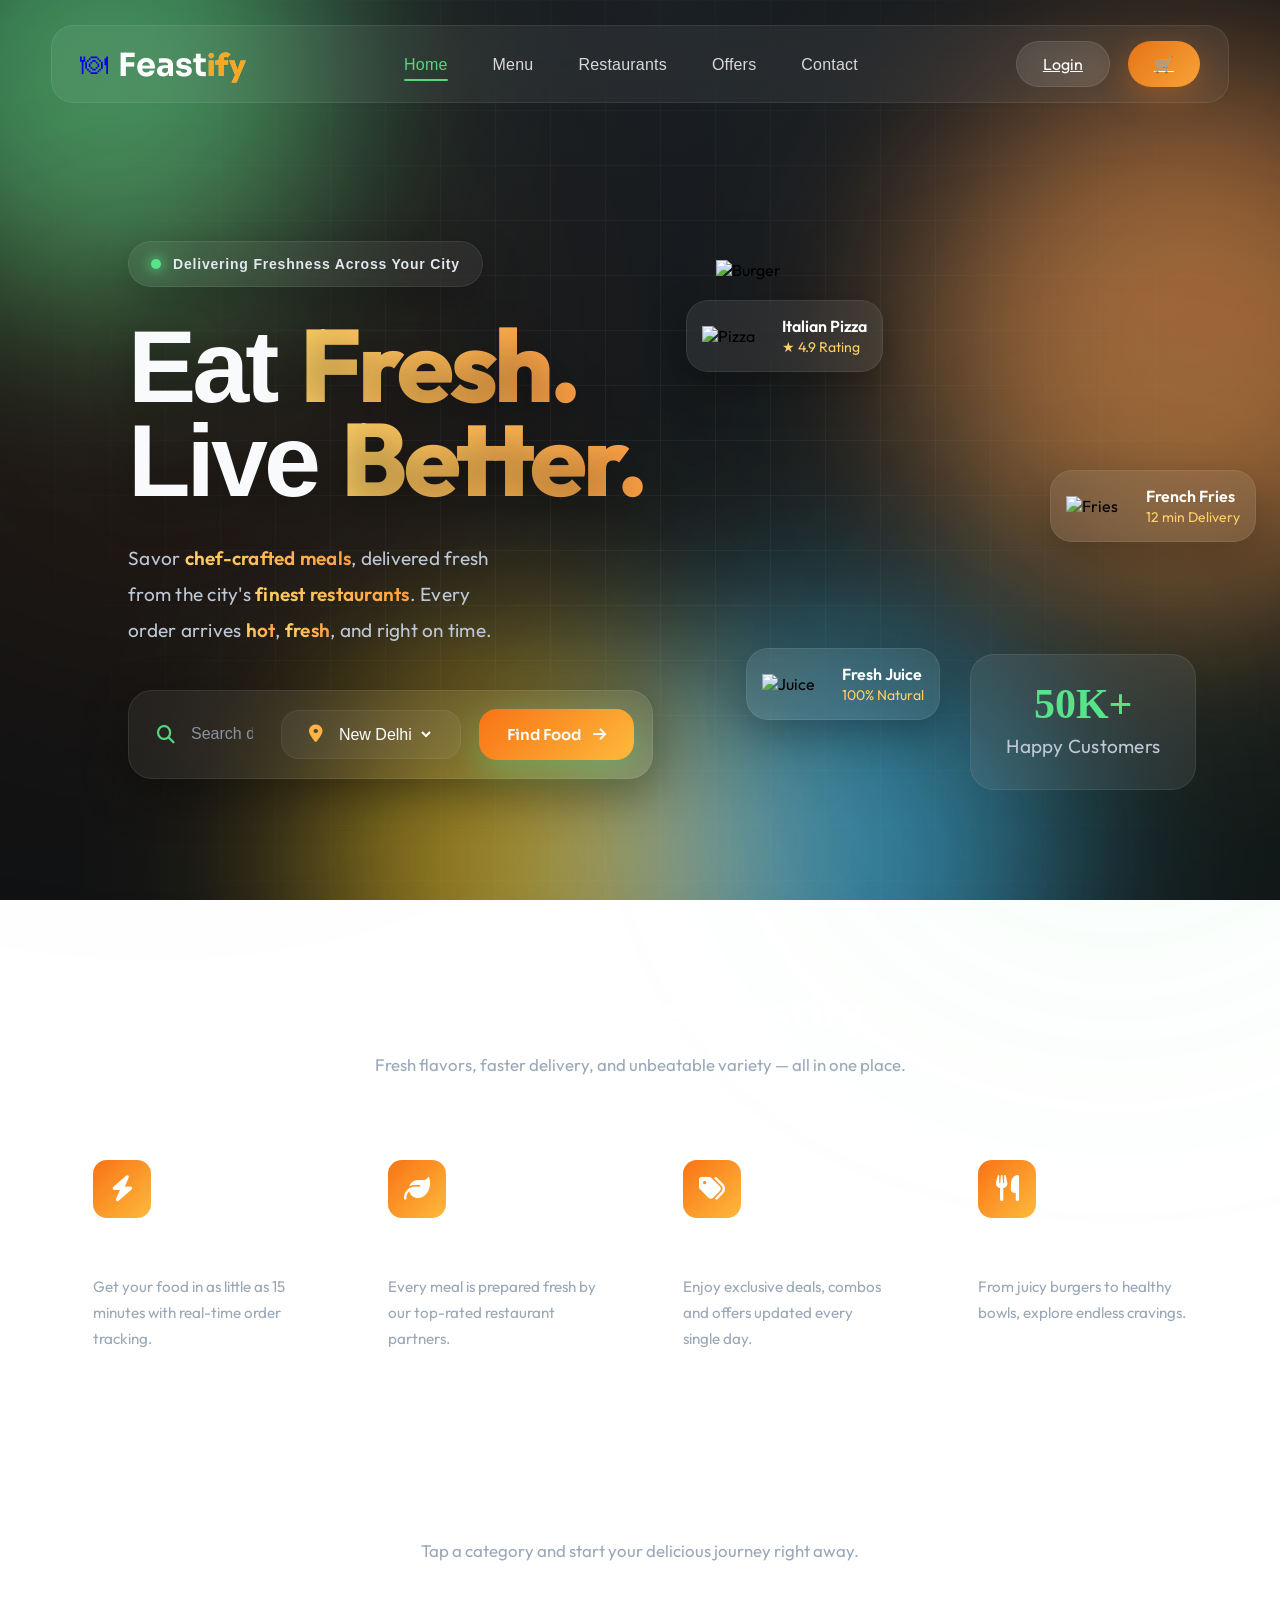
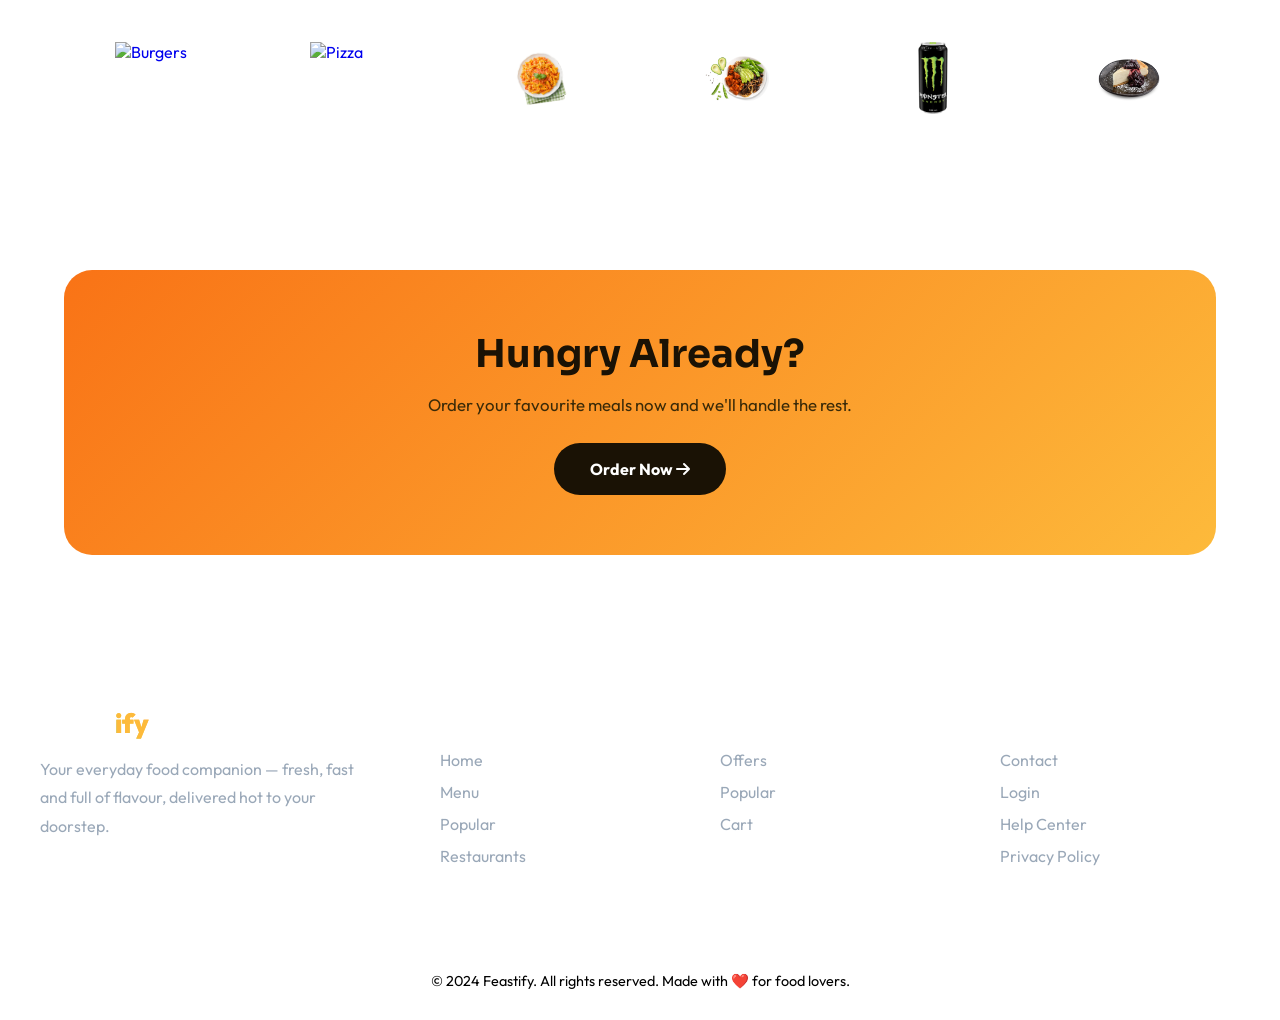
==== html/index.html @ f5edd318 "Improve cart interactions and responsiveness" ====
<!DOCTYPE html>
<html lang="en">
<head>
    <meta charset="UTF-8">
    <meta name="viewport" content="width=device-width, initial-scale=1.0">
    <title>Food Delivery</title>
    <link rel="preconnect" href="https://fonts.googleapis.com">
<link rel="preconnect" href="https://fonts.gstatic.com" crossorigin>

<link href="https://fonts.googleapis.com/css2?family=Sora:wght@400;500;600;700;800&family=Outfit:wght@300;400;500;600;700&display=swap" rel="stylesheet">
    <link rel="stylesheet" href="https://cdnjs.cloudflare.com/ajax/libs/font-awesome/6.7.2/css/all.min.css">
    <link rel="stylesheet" href="../css/style.css">
    <link rel="stylesheet" href="../css/responsive.css">
    <link rel="stylesheet" href="../css/loader.css">
</head>

<body>
  

<div id="preloader">

    <div class="loader-content">

        <div class="burger-loader">

            <img src="../assets/images/burger.png" alt="Burger">

        </div>

        <h1 class="loader-logo">

            Feast<span>ify</span>

        </h1>

        <p>

            Preparing something delicious...

        </p>

        <div class="loading-bar">

            <span></span>

        </div>

    </div>

</div>

  <header>

    <nav class="navbar">

    <a href="#" class="logo">

        <span class="logo-icon">🍽</span>

        <span class="logo-text">
            Feast<span>ify</span>
        </span>

    </a>

    <ul class="nav-links">

        <li><a href="index.html" class="active">Home</a></li>
        <li><a href="menu.html">Menu</a></li>
        <li><a href="restaurants.html">Restaurants</a></li>
        <li><a href="offers.html">Offers</a></li>
        <li><a href="contact.html">Contact</a></li>

    </ul>

    <div class="nav-right">

        <a href="login.html" class="login-btn">Login</a>

        <a href="cart.html" class="cart-btn">
            🛒 <span>02</span>
        </a>

    </div>

    

    <button class="hamburger" id="hamburger">

        <span></span>
        <span></span>
        <span></span>

    </button>

</nav>

<div class="mobile-menu" id="mobileMenu">

    <a href="index.html">Home</a>
    <a href="menu.html">Menu</a>
    <a href="restaurants.html">Restaurants</a>
    <a href="offers.html">Offers</a>
    <a href="contact.html">Contact</a>

    <button class="mobile-login">

        Login

    </button>

</div>
</header>

<section class="hero">

    

    <div class="hero-left">

        <div class="hero-badge">

            <span class="badge-dot"></span>

            Delivering Freshness Across Your City

        </div>

        <h1>

            Eat

            <span>Fresh.</span>

            <br>

            Live

            <span>Better.</span>

        </h1>
        

        <p>

            Savor <span>chef-crafted meals</span>, delivered fresh from
            the city's <span>finest restaurants</span>. Every order arrives
            <span>hot</span>, <span>fresh</span>, and right on time.

        </p>

        

        <div class="hero-search">

            <div class="search-box">

                <span class="search-icon">

                    <i class="fa-solid fa-magnifying-glass"></i>

                </span>

                <input
                    type="text"
                    placeholder="Search dishes, restaurants..."
                >

            </div>

            <div class="location-box">

                <i class="fa-solid fa-location-dot"></i>

                <select>

                    <option>New Delhi</option>
                    <option>Mumbai</option>
                    <option>Bengaluru</option>
                    <option>Hyderabad</option>
                    <option>Pune</option>

                </select>

            </div>

            <button class="search-btn">

                Find Food

                <i class="fa-solid fa-arrow-right"></i>

            </button>

        </div>

    </div>

    

    <div class="hero-right">

        <div class="hero-image">

            <img
                src="../assets/images/burger.png"
                alt="Burger"
                class="main-food"
            >

            

            <div class="floating-card card1">

                <img
                    src="../assets/images/pizza.png"
                    alt="Pizza"
                >

                <div>

                    <h4>Italian Pizza</h4>

                    <span>★ 4.9 Rating</span>

                </div>

            </div>

            

            <div class="floating-card card2">

                <img
                    src="../assets/images/fries.png"
                    alt="Fries"
                >

                <div>

                    <h4>French Fries</h4>

                    <span>12 min Delivery</span>

                </div>

            </div>

            

            <div class="floating-card card3">

                <img
                    src="../assets/images/juice.png"
                    alt="Juice"
                >

                <div>

                    <h4>Fresh Juice</h4>

                    <span>100% Natural</span>

                </div>

            </div>

            

            <div class="stats-card">

                <h2>50K+</h2>

                <p>Happy Customers</p>

            </div>

        </div>

    </div>

</section>

    
    <section class="home-section">
        <div class="section-head">
            <h2>Why Choose Feastify</h2>
            <p>Fresh flavors, faster delivery, and unbeatable variety — all in one place.</p>
        </div>
        <div class="features-grid">
            <div class="feature-card">
                <div class="feature-icon"><i class="fa-solid fa-bolt"></i></div>
                <h3>Lightning Delivery</h3>
                <p>Get your food in as little as 15 minutes with real-time order tracking.</p>
            </div>
            <div class="feature-card">
                <div class="feature-icon"><i class="fa-solid fa-leaf"></i></div>
                <h3>Fresh &amp; Quality</h3>
                <p>Every meal is prepared fresh by our top-rated restaurant partners.</p>
            </div>
            <div class="feature-card">
                <div class="feature-icon"><i class="fa-solid fa-tags"></i></div>
                <h3>Best Daily Prices</h3>
                <p>Enjoy exclusive deals, combos and offers updated every single day.</p>
            </div>
            <div class="feature-card">
                <div class="feature-icon"><i class="fa-solid fa-utensils"></i></div>
                <h3>1000+ Dishes</h3>
                <p>From juicy burgers to healthy bowls, explore endless cravings.</p>
            </div>
        </div>
    </section>

    
    <section class="home-section">
        <div class="section-head">
            <h2>Popular Categories</h2>
            <p>Tap a category and start your delicious journey right away.</p>
        </div>
        <div class="cat-grid">
            <a href="menu.html" class="cat-card">
                <img src="../assets/images/burger.png" alt="Burgers">
                <span>Burgers</span>
            </a>
            <a href="menu.html" class="cat-card">
                <img src="../assets/images/pizza.png" alt="Pizza">
                <span>Pizza</span>
            </a>
            <a href="menu.html" class="cat-card">
                <img src="../assets/images/pasta.png" alt="Pasta">
                <span>Pasta</span>
            </a>
            <a href="menu.html" class="cat-card">
                <img src="../assets/images/healthy.png" alt="Healthy">
                <span>Healthy</span>
            </a>
            <a href="menu.html" class="cat-card">
                <img src="../assets/images/drinks.png" alt="Drinks">
                <span>Drinks</span>
            </a>
            <a href="menu.html" class="cat-card">
                <img src="../assets/images/desserts.png" alt="Desserts">
                <span>Desserts</span>
            </a>
        </div>
    </section>

    
    <section class="home-section">
        <div class="cta-box">
            <h2>Hungry Already?</h2>
            <p>Order your favourite meals now and we'll handle the rest.</p>
            <a href="menu.html">Order Now <i class="fa-solid fa-arrow-right"></i></a>
        </div>
    </section>

    
    <footer class="site-footer">
        <div class="footer-inner">
            <div class="footer-brand">
                <span class="logo-text">Feast<span>ify</span></span>
                <p>Your everyday food companion — fresh, fast and full of flavour, delivered hot to your doorstep.</p>
                <div class="footer-social">
                    <a href="#"><i class="fa-brands fa-facebook-f"></i></a>
                    <a href="#"><i class="fa-brands fa-instagram"></i></a>
                    <a href="#"><i class="fa-brands fa-x-twitter"></i></a>
                    <a href="#"><i class="fa-brands fa-youtube"></i></a>
                </div>
            </div>
            <div class="footer-col">
                <h4>Quick Links</h4>
                <a href="index.html">Home</a>
                <a href="menu.html">Menu</a>
                <a href="popular.html">Popular</a>
                <a href="restaurants.html">Restaurants</a>
            </div>
            <div class="footer-col">
                <h4>Explore</h4>
                <a href="offers.html">Offers</a>
                <a href="popular.html">Popular</a>
                <a href="cart.html">Cart</a>
            </div>
            <div class="footer-col">
                <h4>Support</h4>
                <a href="contact.html">Contact</a>
                <a href="login.html">Login</a>
                <a href="#">Help Center</a>
                <a href="#">Privacy Policy</a>
            </div>
        </div>
        <div class="footer-bottom">
            &copy; 2024 Feastify. All rights reserved. Made with ❤️ for food lovers.
        </div>
    </footer>

    <div class="background">

        <span class="blob blob1"></span>
        <span class="blob blob2"></span>
        <span class="blob blob3"></span>
        <span class="blob blob4"></span>

        

        <div class="grid"></div>

    </div>
    <script src="../js/script.js"></script>
    <script src="../js/cart.js"></script>
    <script src="../js/loader.js"></script>
</body>
</html>
---- css/style.css ----
*{
    margin:0;
    padding:0;
    box-sizing:border-box;
    font-family:"Outfit",sans-serif;
}

body{
    min-height:100vh;
    overflow-x:hidden;
    overflow-y:auto;
}

.background{

    position:fixed;
    inset:0;
    overflow:hidden;
    z-index:-1;

    background:
    radial-gradient(circle at top,#1B2024,#101214 70%);
}

.blob{

    position:absolute;

    border-radius:50%;

    filter:blur(95px);

    opacity:.6;

    will-change:transform;

    animation:float 22s ease-in-out infinite alternate;

    mix-blend-mode:screen;

}

.blob1{

    width:450px;
    height:450px;

    background:#4ADE80;

    top:-150px;
    left:-120px;

    animation-duration:20s;
}

.blob2{

    width:520px;
    height:520px;

    background:#FB923C;

    right:-170px;
    top:80px;

    animation-duration:26s;

    animation-delay:-6s;

}

.blob3{

    width:420px;
    height:420px;

    background:#FACC15;

    bottom:-170px;
    left:25%;

    animation-duration:26s;

    animation-delay:-6s;

}

.blob4{

    width:450px;
    height:450px;

    background:#38BDF8;

    right:18%;
    bottom:-180px;
    animation-duration:24s;

    animation-delay:-15s;
}

.grid{

    position:absolute;
    inset:0;

    background-image:
        linear-gradient(rgba(255,255,255,.05) 1px,transparent 1px),
        linear-gradient(90deg,rgba(255,255,255,.05) 1px,transparent 1px);

    background-size:55px 55px;

    mask-image:
    radial-gradient(circle at center,
    rgba(0,0,0,1),
    transparent 95%);
}

@keyframes float{

    0%{

        transform:
        translate(0,0)
        scale(1)
        rotate(0deg);

    }

    20%{

        transform:
        translate(80px,-60px)
        scale(1.08)
        rotate(20deg);

    }

    40%{

        transform:
        translate(-60px,90px)
        scale(.92)
        rotate(-18deg);

    }

    60%{

        transform:
        translate(120px,50px)
        scale(1.12)
        rotate(25deg);

    }

    80%{

        transform:
        translate(-80px,-70px)
        scale(.96)
        rotate(-20deg);

    }

    100%{

        transform:
        translate(40px,30px)
        scale(1.05)
        rotate(8deg);

    }

}

.blob::after{

    content:"";

    position:absolute;

    inset:0;

    border-radius:50%;

    background:inherit;

    filter:blur(50px);

    opacity:.5;

    animation:glow 6s ease-in-out infinite;

}

@keyframes glow{

    0%,100%{

        opacity:.4;

        transform:scale(1);

    }

    50%{

        opacity:.8;

        transform:scale(1.25);

    }

}

header{

    width:100%;

    position:fixed;

    top:25px;

    left:0;

    z-index:1000;

    display:flex;

    justify-content:center;

}

.navbar{

    width:min(92%, 1320px);

    margin:auto;

    min-height:78px;

    padding:14px 28px;

    display:flex;

    align-items:center;

    justify-content:space-between;

    border-radius:22px;

    background:rgba(255,255,255,.06);

    backdrop-filter:blur(24px);

    border:1px solid rgba(255,255,255,.08);

    box-sizing:border-box;

}

.logo{

    display:flex;

    align-items:center;

    gap:10px;

    text-decoration:none;

    flex-shrink:0;

}

.logo-icon{

    font-size:28px;

    line-height:1;

}

.logo-text{

    font-family:"Sora",sans-serif;

    font-size:32px;

    font-weight:700;

    color:#fff;

    line-height:1;

}

.logo-text span{

    background:linear-gradient(
    45deg,
    #58D67D,
    #FFD54F,
    #FF914D);

    -webkit-background-clip:text;

    color:transparent;

    color:#F9A826;

@media (max-width:768px){

    .logo-icon{

        font-size:22px;

    }

    .logo-text{

        font-size:24px;

    }

}

}
h1,
h2,
h3,
.logo-text{

    font-family:"Sora",sans-serif;
}

.nav-links{

    display:flex;

    list-style:none;

    gap:45px;

}

.nav-links a{

    text-decoration:none;

    color:#d9d9d9;

     font-family:"Plus Jakarta Sans",sans-serif;

    font-size:16px;

    font-weight:500;

    letter-spacing:.2px;

    position:relative;

    transition:.35s;

}

.nav-links a::after{

    content:"";

    position:absolute;

    left:0;

    bottom:-8px;

    width:0;

    height:2px;

    border-radius:20px;

    background:#58D67D;

    transition:.4s;

}

.nav-links a:hover{

    color:#fff;

}

.nav-links a:hover::after,

.nav-links .active::after{

    width:100%;

}

.active{

    color:#58D67D !important;

}

.nav-right{

    display:flex;

    gap:18px;

}

button{

    font-family:"Plus Jakarta Sans",sans-serif;

    font-weight:600;

}

.login-btn{

    padding:12px 26px;

    border:none;

    border-radius:50px;

    cursor:pointer;

    color:white;

    background:rgba(255,255,255,.08);

    border:1px solid rgba(255,255,255,.1);

    backdrop-filter:blur(12px);

    transition:.35s;

}

.login-btn:hover{

    transform:translateY(-3px);

    background:rgba(255,255,255,.12);

}

.cart-btn{

    padding:12px 26px;

    border:none;

    border-radius:50px;

    cursor:pointer;

    color:#fff;

    font-weight:600;

    background:linear-gradient(
    135deg,
    #e47418,
    #f8a335);

    transition:.35s;

    box-shadow:
    0 10px 30px rgba(228,116,24,.35);

    display:inline-flex;

    align-items:center;

    justify-content:center;

}

.cart-btn:hover{

    transform:translateY(-3px);

    box-shadow:
    0 18px 40px rgba(228,116,24,.55);

}

.cart-btn span{

    margin-left:8px;

    min-width:20px;

    height:20px;

    padding:0 6px;

    display:inline-flex;

    align-items:center;

    justify-content:center;

    border-radius:50px;

    background:#EF4444;

    color:#fff;

    font-size:11px;

    font-weight:700;

    line-height:1;

}

.hero{

    width:90%;
    max-width:1400px;

    margin:auto;

    min-height:100vh;

    padding-top:120px;

    display:flex;

    justify-content:space-between;

    align-items:center;

    gap:80px;

    position:relative;

}

.hero::before{

    content:"";

    position:absolute;

    width:500px;

    height:500px;

    border-radius:50%;

    background:#F97316;

    filter:blur(180px);

    opacity:.15;

    top:120px;

    left:-150px;

    z-index:-1;

}

.hero::after{

    content:"";

    position:absolute;

    width:420px;

    height:420px;

    border-radius:50%;

    background:#57E389;

    filter:blur(180px);

    opacity:.12;

    right:-100px;

    bottom:0;

    z-index:-1;

}

.hero-left{

    width:100%;

    display:flex;
    flex-direction:column;
    justify-content:center;

    gap:32px;

    position:relative;
    z-index:2;
    flex:1;

    max-width:650px;
     padding-left:clamp(20px,6vw,100px);

}
.hero-right{

    width:45%;

    display:flex;

    justify-content:center;

    align-items:center;

    position:relative;

    flex:1;

}
.hero-image{

    position:relative;

    width:min(100%,520px);

    aspect-ratio:1;

}
.main-food{

    width:100%;

    height:auto;

    display:block;

    object-fit:contain;

    position:absolute;

    animation:heroFloat 6s ease-in-out infinite;

    filter:

    drop-shadow(0 30px 70px rgba(0,0,0,.45));

}

.floating-card{

    position:absolute;

    display:flex;

    align-items:center;

    gap:15px;

    padding:15px;

    border-radius:22px;

    backdrop-filter:blur(25px);

    background:rgba(255,255,255,.08);

    border:1px solid rgba(255,255,255,.08);

    box-shadow:

    0 15px 40px rgba(0,0,0,.25);

}

.floating-card img{

    width:65px;

}

.floating-card h4{

    color:white;

    font-size:16px;

    font-weight:600;

}

.floating-card span{

    color:#FFD166;

    font-size:14px;

}

.card1{

    top:8%;

    left:-6%;

    animation:cardFloat1 7s ease-in-out infinite;

}

.card2{

       right:-8%;

    top:42%;

    animation:cardFloat2 8s ease-in-out infinite;

}

.card3{

    left:6%;

    bottom:8%;

    animation:cardFloat3 9s ease-in-out infinite;

}

@media (max-width:992px){

.hero{

    flex-direction:column;

}

.hero-right{

    width:100%;

}

.hero-image{

    width:min(90vw,420px);

}

}
@media (max-width:576px){

.hero-image{

    width:min(85vw,300px);

}

.floating-card{

    transform:scale(.72);

}

.stats-card{

    transform:scale(.85);

}

}

.stats-card{

    position:absolute;

    right:20px;

    bottom:-30px;

    padding:25px 35px;

    border-radius:24px;

    backdrop-filter:blur(30px);

    background:rgba(255,255,255,.08);

    border:1px solid rgba(255,255,255,.08);

    text-align:center;

    animation:heroFloat 5s ease-in-out infinite;

}

.stats-card h2{

    color:#57E389;

    font-size:42px;

    font-family:"Manrope";

}

.stats-card p{

    color:#CBD5E1;

    font-size:15px;

}
@keyframes heroFloat{

    0%,100%{

        transform:translateY(0);

    }

    50%{

        transform:translateY(-18px);

    }

}

@keyframes cardFloat1{

    0%,100%{

        transform:translateY(0) rotate(-5deg);

    }

    50%{

        transform:translateY(-20px) rotate(5deg);

    }

}

@keyframes cardFloat2{

    0%,100%{

        transform:translateY(0);

    }

    50%{

        transform:translateY(20px);

    }

}

@keyframes cardFloat3{

    0%,100%{

        transform:translateY(0) rotate(6deg);

    }

    50%{

        transform:translateY(-15px) rotate(-6deg);

    }

}

.hero-badge{

    width:max-content;

    display:flex;

    align-items:center;

    gap:12px;

    padding:14px 22px;

    border-radius:50px;

    background:rgba(255,255,255,.06);

    border:1px solid rgba(255,255,255,.08);

    backdrop-filter:blur(25px);

    color:#E2E8F0;

    font-family:'Plus Jakarta Sans',sans-serif;

    font-size:14px;

    font-weight:600;

    letter-spacing:.8px;

    box-shadow:
    0 15px 40px rgba(0,0,0,.28);

}

.badge-dot{

    width:10px;

    height:10px;

    border-radius:50%;

    background:#57E389;

    box-shadow:
    0 0 12px #57E389,
    0 0 28px #57E389,
    0 0 50px #57E389;

    animation:pulse 2s infinite;

}

.hero h1{

    font-family:"Manrope",sans-serif;

    font-size:clamp(4rem,8vw,6.4rem);

    font-weight:800;

    line-height:.9;

    letter-spacing:-4px;

    color:#F8FAFC;

    text-shadow:
    0 12px 40px rgba(0,0,0,.35);

}

.hero h1 span{

    background:linear-gradient(
        90deg,
        #FFD166 0%,
        #FF9F43 35%,
        #F97316 70%,
        #FFB347 100%
    );

    background-size:300% auto;

    -webkit-background-clip:text;
    -webkit-text-fill-color:transparent;

    animation:gradientMove 8s linear infinite;

}
@keyframes gradientMove{

    0%{

        background-position:left;

    }

    100%{

        background-position:right;

    }

    0%{

        background-position:0%;

    }

    100%{

        background-position:300%;

    }

}

.hero p{

    max-width:620px;

    font-family:"Outfit",sans-serif;

    font-size:19px;

    font-weight:400;

    line-height:1.9;

    color:#BFC8D6;

    letter-spacing:.25px;

    text-wrap:balance;

    opacity:.95;

}
.hero p span{

    background:linear-gradient(
        90deg,
        #FFD166,
        #FF9F43
    );

    -webkit-background-clip:text;

    -webkit-text-fill-color:transparent;

    font-weight:600;

}

.hero-badge,
.hero h1,
.hero p,
.hero-search{

    opacity:0;

    transform:translateY(60px);

    animation:fadeUp 1s cubic-bezier(.22,1,.36,1) forwards;

}

.hero-badge{

    animation-delay:.2s;

}

.hero h1{

    animation-delay:.45s;

}

.hero p{

    animation-delay:.8s;

}

.hero-search{

    animation-delay:1.1s;

}

@keyframes fadeUp{

    from{

        opacity:0;

        transform:
        translateY(50px);

    }

    to{

        opacity:1;

        transform:
        translateY(0);

    }

}

@keyframes pulse{

    0%{

        transform:scale(1);

        opacity:1;

    }

    50%{

        transform:scale(1.4);

        opacity:.6;

    }

    100%{

        transform:scale(1);

        opacity:1;

    }

}

.hero-search{

    margin-top:10px;

    width:100%;

    max-width:720px;

    display:flex;

    align-items:center;

    justify-content:space-between;

    gap:18px;

    padding:18px;

    border-radius:24px;

    background:rgba(255,255,255,.06);

    backdrop-filter:blur(28px);

    border:1px solid rgba(255,255,255,.08);

    box-shadow:
    0 15px 45px rgba(0,0,0,.35);

    transition:.35s;

    opacity:0;

    transform:translateY(50px);

    animation:fadeUp 1.4s cubic-bezier(.22,1,.36,1) forwards;

}

.hero-search:hover{

    border-color:rgba(88,214,125,.45);

    box-shadow:
    0 20px 50px rgba(88,214,125,.12);

}

.search-box{

    flex:1;

    display:flex;

    align-items:center;

    gap:16px;

    padding:0 10px;

}

.search-icon{

    font-size:18px;

    color:#58D67D;

}

.search-box input{

    width:100%;

    border:none;

    outline:none;

    background:transparent;

    color:#ffffff;

    font-size:17px;

    font-weight:500;

    font-family:'Outfit',sans-serif;

}

.search-box input::placeholder{

    color:#8C939F;

}

.location-box{

    display:flex;

    align-items:center;

    gap:12px;

    padding:14px 20px;

    border-radius:18px;

    background:rgba(255,255,255,.05);

    border:1px solid rgba(255,255,255,.06);

    min-width:180px;

    justify-content:center;

}

.location-box i{

    color:#FFB347;

    font-size:18px;

}

.location-box select{

    border:none;

    outline:none;

    background:transparent;

    color:white;

    font-size:15px;

    font-family:'Outfit',sans-serif;

    cursor:pointer;

}

.location-box option{

    color:#111;

}

.search-box input,
.location-box select{

    font-family:"Plus Jakarta Sans",sans-serif;

    font-size:16px;

}

.search-btn{

    display:flex;

    align-items:center;

    gap:12px;

    padding:16px 28px;

    border:none;

    cursor:pointer;

    border-radius:18px;

    font-size:15px;

    font-family:'Sora',sans-serif;

    font-weight:600;

    color:white;

    background:
    linear-gradient(
    135deg,
    #F97316,
    #FDBA3B);

    transition:.35s;

    box-shadow:
    0 12px 30px rgba(88,214,125,.35);

}

.search-btn i{

    transition:.35s;

}

.search-btn:hover{

    transform:translateY(-4px);

    box-shadow:
    0 20px 40px rgba(249,115,22,.35);

}

.search-btn:hover i{

    transform:
    translateX(5px);

}

.hero-search:focus-within{

    border-color:#58D67D;

    box-shadow:
    0 0 0 1px rgba(88,214,125,.25),
    0 20px 55px rgba(88,214,125,.18);

}
@media(max-width:992px){

.hero-search{

    flex-direction:column;

    align-items:stretch;

}

.location-box{

    width:100%;

}

.location-box select{

    width:100%;

}

.search-btn{

    justify-content:center;

}

}

.particles{

    position:absolute;

    inset:0;

    overflow:hidden;

    pointer-events:none;

}

.orb{

    position:absolute;

    border-radius:50%;

     box-shadow:
    0 0 20px currentColor,
    0 0 45px currentColor,
    0 0 80px currentColor;

    mix-blend-mode:screen;

    filter:blur(2px);

    opacity:.45;

    animation:orbFloat linear infinite;

}

.orb:nth-child(1){

    width:18px;
    height:18px;

    background:#58D67D;

    left:8%;
    top:18%;

    animation-duration:18s;

}

.orb:nth-child(2){

    width:34px;
    height:34px;

    background:#FF914D;

    left:22%;
    top:72%;

    animation-duration:22s;

}

.orb:nth-child(3){

    width:22px;
    height:22px;

    background:#FFD54F;

    left:48%;
    top:16%;

    animation-duration:19s;

}

.orb:nth-child(4){

    width:42px;
    height:42px;

    background:#38BDF8;

    left:76%;
    top:25%;

    animation-duration:26s;

}

.orb:nth-child(5){

    width:26px;
    height:26px;

    background:#58D67D;

    left:90%;
    top:72%;

    animation-duration:20s;

}

.orb:nth-child(6){

    width:48px;
    height:48px;

    background:#F97316;

    left:14%;
    top:48%;

    animation-duration:28s;

}

.orb:nth-child(7){

    width:22px;
    height:22px;

    background:#FFD54F;

    left:38%;
    top:58%;

    animation-duration:17s;

}

.orb:nth-child(8){

    width:54px;
    height:54px;

    background:#57E389;

    left:63%;
    top:42%;

    animation-duration:30s;

}

.orb:nth-child(9){

    width:30px;
    height:30px;

    background:#FF914D;

    left:82%;
    top:54%;

    animation-duration:21s;

}

.orb:nth-child(10){

    width:20px;
    height:20px;

    background:#58D67D;

    left:55%;
    top:82%;

    animation-duration:18s;

}

.orb:nth-child(11){

    width:40px;
    height:40px;

    background:#FFD54F;

    left:3%;
    top:82%;

    animation-duration:26s;

}

.orb:nth-child(12){

    width:25px;
    height:25px;

    background:#38BDF8;

    left:72%;
    top:8%;

    animation-duration:19s;

}

.orb:nth-child(13){

    width:36px;
    height:36px;

    background:#57E389;

    left:92%;
    top:28%;

    animation-duration:25s;

}

.orb:nth-child(14){

    width:28px;
    height:28px;

    background:#F97316;

    left:44%;
    top:36%;

    animation-duration:17s;

}

.orb:nth-child(15){

    width:50px;
    height:50px;

    background:#FFD54F;

    left:66%;
    top:92%;

    animation-duration:30s;

}

@keyframes orbFloat{

    0%{

        transform:
        translateY(0)
        translateX(0)
        scale(1);

    }

    25%{

        transform:
        translateY(-40px)
        translateX(25px)
        scale(1.2);

    }

    50%{

        transform:
        translateY(25px)
        translateX(-30px)
        scale(.9);

    }

    75%{

        transform:
        translateY(-25px)
        translateX(20px)
        scale(1.15);

    }

    100%{

        transform:
        translateY(0)
        translateX(0)
        scale(1);

    }

}

.hamburger{

    display:none;

    width:48px;

    height:48px;

    border:none;

    background:rgba(255,255,255,.08);

    backdrop-filter:blur(20px);

    border-radius:14px;

    cursor:pointer;

    position:relative;

    z-index:1001;

}

.hamburger span{

    position:absolute;

    left:12px;

    width:24px;

    height:2px;

    background:#fff;

    transition:.35s;

}

.hamburger span:nth-child(1){

    top:15px;

}

.hamburger span:nth-child(2){

    top:23px;

}

.hamburger span:nth-child(3){

    top:31px;

}

.hamburger.active span:nth-child(1){

    transform:rotate(45deg);

    top:23px;

}

.hamburger.active span:nth-child(2){

    opacity:0;

}

.hamburger.active span:nth-child(3){

    transform:rotate(-45deg);

    top:23px;

}

.mobile-menu{

    position:fixed;

    top:100px;

    left:50%;

    transform:translateX(-50%) translateY(-20px);

    width:min(92%,420px);

    display:flex;

    flex-direction:column;

    gap:10px;

    padding:25px;

    border-radius:24px;

    background:rgba(18,18,18,.75);

    backdrop-filter:blur(30px);

    border:1px solid rgba(255,255,255,.08);

    opacity:0;

    visibility:hidden;

    transition:.35s;

    z-index:999;

}

.mobile-menu.active{

    opacity:1;

    visibility:visible;

    transform:translateX(-50%) translateY(0);

}

.nav-links.active{
    display:flex;
    flex-direction:column;
    position:fixed;
    top:100px;
    right:16px;
    width:min(90vw, 320px);
    padding:24px;
    gap:14px;
    border-radius:24px;
    background:rgba(18,18,18,.9);
    backdrop-filter:blur(24px);
    z-index:999;
}

.mobile-menu a{

    text-decoration:none;

    color:#F8FAFC;

    padding:14px 18px;

    border-radius:14px;

    font-family:"Outfit",sans-serif;

    transition:.3s;

}

.mobile-menu a:hover{

    background:rgba(255,255,255,.08);

    color:#F9A826;

}

.mobile-login{

    margin-top:10px;

    padding:14px;

    border:none;

    border-radius:14px;

    background:linear-gradient(135deg,#F97316,#FDBA3B);

    color:#fff;

    font-size:16px;

    cursor:pointer;

}

@media(max-width:992px){

    .nav-links{

        display:none;

    }

    .nav-right{

        display:none;

    }

    .hamburger{

        display:block;

    }

}
.hero-badge,
.hero h1,
.hero p,
.hero-search,
.hero-right{

    opacity:0;

    transform:translateY(60px);

    transition:1s cubic-bezier(.22,1,.36,1);

}

.show{

    opacity:1;

    transform:translateY(0);

}
.navbar{

    transition:.4s;

}

.navbar.scrolled{

    background:rgba(10,10,10,.75);

    backdrop-filter:blur(30px);

    box-shadow:0 15px 40px rgba(0,0,0,.35);

}

#preloader{

    position:fixed;

    inset:0;

    background:#0E1117;

    display:flex;

    justify-content:center;

    align-items:center;

    z-index:99999;

    overflow:hidden;

    transition:1s ease;

}

.loader-content{

    text-align:center;

    z-index:2;

}

.burger-loader{

    width:170px;

    margin:auto;

    animation:

    burgerFloat 3s ease-in-out infinite;

}

.burger-loader img{

    width:100%;

    filter:

    drop-shadow(0 25px 60px rgba(0,0,0,.45));

}

.loader-logo{

    margin-top:25px;

    font-family:"Sora",sans-serif;

    font-size:54px;

    color:#F8FAFC;

    letter-spacing:-2px;

    opacity:0;

    animation:fadeLogo 1s .3s forwards;

}

.loader-logo span{

    color:#F9A826;

}

.loader-content p{

    margin-top:15px;

    color:#9AA4B2;

    font-size:18px;

    font-family:"Outfit",sans-serif;

    opacity:0;

    animation:fadeLogo 1s .7s forwards;

}

.loading-bar{

    width:320px;

    height:7px;

    background:rgba(255,255,255,.08);

    margin:45px auto 0;

    border-radius:100px;

    overflow:hidden;

}

.loading-bar span{

    display:block;

    width:0%;

    height:100%;

    border-radius:100px;

    background:

    linear-gradient(
    90deg,
    #57E389,
    #FFD166,
    #F97316);

    animation:loading 3.5s forwards;

}

.preloader-hide{

    opacity:0;

    visibility:hidden;

    transform:scale(1.08);

}
@keyframes burgerFloat{

    0%,100%{

        transform:
        translateY(0)
        rotate(-4deg);

    }

    50%{

        transform:
        translateY(-18px)
        rotate(4deg);

    }

}

@keyframes loading{

    from{

        width:0;

    }

    to{

        width:100%;

    }

}

@keyframes fadeLogo{

    from{

        opacity:0;

        transform:translateY(20px);

    }

    to{

        opacity:1;

        transform:translateY(0);

    }

}
#preloader::before{

    content:"";

    position:absolute;

    width:550px;

    height:550px;

    border-radius:50%;

    background:#57E389;

    filter:blur(170px);

    opacity:.18;

    left:-120px;

    top:-120px;

    animation:heroFloat 12s ease-in-out infinite;

}

#preloader::after{

    content:"";

    position:absolute;

    width:600px;

    height:600px;

    border-radius:50%;

    background:#F97316;

    filter:blur(190px);

    opacity:.15;

    right:-150px;

    bottom:-150px;

    animation:heroFloat 14s ease-in-out infinite reverse;

}

.home-section{ max-width:1200px; margin:90px auto; padding:0 24px; }
.section-head{ text-align:center; margin-bottom:50px; }
.section-head h2{ font-family:"Sora",sans-serif; font-size:2.6rem; color:#fff; line-height:1.2; }
.section-head p{ color:#9AA8B8; margin-top:14px; font-size:1.05rem; }

.features-grid{ display:grid; grid-template-columns:repeat(auto-fit,minmax(240px,1fr)); gap:28px; }
.feature-card{ background:rgba(255,255,255,.05); border:1px solid rgba(255,255,255,.08); border-radius:20px; padding:34px 28px; transition:.35s ease; }
.feature-card:hover{ transform:translateY(-8px); border-color:#F59E0B; box-shadow:0 20px 45px rgba(249,115,22,.18); }
.feature-icon{ width:58px; height:58px; border-radius:14px; display:flex; align-items:center; justify-content:center; font-size:26px; color:#fff; background:linear-gradient(135deg,#F97316,#FDBA3B); margin-bottom:20px; }
.feature-card h3{ color:#fff; font-family:"Sora",sans-serif; font-size:1.3rem; margin-bottom:10px; }
.feature-card p{ color:#9AA8B8; font-size:.95rem; line-height:1.7; }

.cat-grid{ display:grid; grid-template-columns:repeat(auto-fit,minmax(150px,1fr)); gap:22px; }
.cat-card{ display:flex; flex-direction:column; align-items:center; gap:14px; padding:30px 18px; background:rgba(255,255,255,.05); border:1px solid rgba(255,255,255,.08); border-radius:20px; transition:.35s ease; text-decoration:none; }
.cat-card:hover{ transform:translateY(-8px) scale(1.03); border-color:#F59E0B; box-shadow:0 20px 45px rgba(249,115,22,.18); }
.cat-card img{ width:72px; height:72px; object-fit:contain; }
.cat-card span{ color:#fff; font-weight:600; font-size:1.05rem; }

.cta-box{ background:linear-gradient(135deg,#F97316,#FDBA3B); border-radius:28px; padding:60px 40px; text-align:center; }
.cta-box h2{ color:#1a1205; font-family:"Sora",sans-serif; font-size:2.4rem; }
.cta-box p{ color:#3a2a08; margin:16px 0 28px; font-size:1.05rem; }
.cta-box a{ display:inline-block; background:#1a1205; color:#fff; padding:16px 36px; border-radius:50px; text-decoration:none; font-weight:700; transition:.3s ease; }
.cta-box a:hover{ transform:translateY(-4px); box-shadow:0 12px 25px rgba(0,0,0,.3); }

.site-footer{ background:rgba(255,255,255,.04); border-top:1px solid rgba(255,255,255,.08); margin-top:90px; padding:64px 24px 30px; }
.footer-inner{ max-width:1200px; margin:auto; display:grid; grid-template-columns:1.5fr 1fr 1fr 1fr; gap:40px; }
.footer-brand .logo-text{ color:#fff; font-family:"Sora",sans-serif; font-size:1.7rem; font-weight:800; }
.footer-brand .logo-text span{ color:#FDBA3B; }
.footer-brand p{ color:#9AA8B8; margin-top:16px; line-height:1.8; max-width:330px; }
.footer-social{ display:flex; gap:14px; margin-top:20px; }
.footer-social a{ width:42px; height:42px; border-radius:50%; background:rgba(255,255,255,.06); display:flex; align-items:center; justify-content:center; color:#fff; text-decoration:none; transition:.3s ease; }
.footer-social a:hover{ background:#F97316; transform:translateY(-4px); }
.footer-col h4{ color:#fff; font-family:"Sora",sans-serif; font-size:1.1rem; margin-bottom:18px; }
.footer-col a{ display:block; color:#9AA8B8; text-decoration:none; margin-bottom:12px; transition:.25s ease; }
.footer-col a:hover{ color:#FDBA3B; padding-left:6px; }
.footer-bottom{ max-width:1200px; margin:44px auto 0; padding-top:24px; border-top:1px solid rgba(255,255,255,.08); text-align:center; color:#000; font-size:.9rem; }
.footer-bottom i{ color:#F97316; }

@media (max-width:880px){
  .footer-inner{ grid-template-columns:1fr 1fr; }
  .footer-brand{ grid-column:1 / -1; }
  .section-head h2{ font-size:2rem; }
}
@media (max-width:520px){
  .footer-inner{ grid-template-columns:1fr; }
}

.stepper{

    display:inline-flex;

    align-items:center;

    gap:6px;

    background:rgba(255,255,255,.06);

    border:1px solid rgba(255,255,255,.1);

    border-radius:50px;

    padding:4px 6px;

}

.stepper button{

    width:26px;

    height:26px;

    border:none;

    border-radius:50%;

    cursor:pointer;

    color:#fff;

    font-size:18px;

    font-weight:700;

    line-height:1;

    background:linear-gradient(135deg,#e47418,#f8a335);

    display:flex;

    align-items:center;

    justify-content:center;

    transition:.25s;

}

.stepper button:hover{

    transform:translateY(-2px);

}

.food-card.cart-added{
    box-shadow: 0 0 0 2px rgba(88, 214, 125, 0.35), 0 20px 45px rgba(88, 214, 125, 0.18);
    transform: translateY(-4px) scale(1.01);
    transition: transform 0.25s ease, box-shadow 0.25s ease;
}

.add-cart.is-adding,
.food-bottom .add-cart.is-adding{
    background: linear-gradient(135deg, #22c55e, #16a34a) !important;
    color: #fff !important;
    transform: scale(1.04);
}

.add-cart .add-label{
    margin-left: 6px;
    font-size: 12px;
    font-weight: 700;
    letter-spacing: 0.02em;
}

.stepper-num{

    min-width:18px;

    text-align:center;

    color:#fff;

    font-weight:600;

    font-size:14px;

}
---- css/responsive.css ----
@media (max-width:1400px){

    .hero{

        width:92%;

        gap:50px;

    }

    .hero-image{

        width:500px;
        height:500px;

    }

    .main-food{

        width:100%;

    }

}



@media (max-width:1200px){

    .navbar{

        width:94%;

        padding:0 25px;

    }

    .nav-links{

        gap:28px;

    }

    .hero{

        gap:40px;

    }

    .hero-left{

        max-width:560px;

    }

    .hero h1{

        font-size:clamp(3.6rem,6vw,5rem);

    }

    .hero p{

        font-size:18px;

    }

    .hero-image{

        width:440px;
        height:440px;

    }

    .floating-card{

        transform:scale(.9);

    }

}



@media (max-width:992px){

    .navbar{

        height:72px;

    }

    .nav-links{

        display:none;

    }

    .hero{

        flex-direction:column;

        text-align:center;

        justify-content:center;

        gap:60px;

        padding-top:140px;

        padding-bottom:80px;

    }

    .hero-left{

        max-width:700px;

        align-items:center;

    }

    .hero h1{

        line-height:1;

        letter-spacing:-2px;

    }

    .hero p{

        max-width:650px;

    }

    .hero-search{

        width:100%;

        max-width:650px;

        flex-direction:column;

        gap:15px;

    }

    .search-box{

        width:100%;

    }

    .location-box{

        width:100%;

    }

    .location-box select{

        width:100%;

    }

    .search-btn{

        width:100%;

        justify-content:center;

    }

    .hero-right{

        width:100%;

    }

    .hero-image{

        width:420px;

        height:420px;

    }

    .floating-card{

        transform:scale(.9);

    }

}



@media (max-width:768px){

    header{

        top:15px;

    }

    .navbar{

        width:94%;

        padding:0 18px;

        border-radius:18px;

    }

    .logo-text{

        font-size:24px;

    }

    .login-btn{

        display:none;

    }

    .cart-btn{

        padding:10px 18px;

    }

    .hero{

        padding-top:120px;

        gap:45px;

    }

    .hero h1{

        font-size:3.2rem;

        letter-spacing:-2px;

    }

    .hero p{

        font-size:17px;

        line-height:1.8;

    }

    .hero-badge{

        font-size:13px;

        padding:12px 18px;

    }

    .hero-image{

        width:340px;

        height:340px;

    }

    .main-food{

        width:100%;

    }

    .floating-card{

        padding:12px;

        transform:scale(.75);

    }

    .floating-card img{

        width:45px;

    }

    .stats-card{

        padding:18px 24px;

    }

    .stats-card h2{

        font-size:30px;

    }

}



@media (max-width:576px){

    .hero{

        width:94%;

    }

    .hero h1{

        font-size:2.7rem;

    }

    .hero p{

        font-size:16px;

    }

    .hero-search{

        padding:12px;

        border-radius:20px;

    }

    .search-box{

        padding:0;

    }

    .search-box input{

        font-size:15px;

    }

    .location-box{

        padding:12px 15px;

    }

    .search-btn{

        padding:15px;

        font-size:15px;

    }

    .hero-image{

        width:290px;

        height:290px;

    }

    .floating-card{

        display:none;

    }

    .stats-card{

        right:0;

        bottom:-15px;

        padding:16px 22px;

    }

}

@media (max-width:992px){
    header{
        padding:16px 4%;
    }

    .navbar{
        min-height:68px;
        padding:12px 18px;
    }

    .nav-links{
        display:none;
    }

    .nav-right{
        gap:10px;
    }

    .popular-hero .hero-container,
    .menu-hero .menu-content,
    .contact-hero .contact-hero-inner,
    .hero{
        flex-direction:column;
        text-align:center;
        align-items:center;
        gap:30px;
    }

    .popular-hero .hero-left,
    .popular-hero .hero-right,
    .hero-left,
    .hero-right,
    .menu-hero .menu-content,
    .contact-hero .contact-hero-inner{
        max-width:100%;
        padding-left:0;
        align-items:center;
    }

    .site-footer{
        padding:48px 18px 24px;
    }

    .footer-inner{
        grid-template-columns:1fr 1fr;
        gap:24px;
    }
}

@media (max-width:768px){
    .navbar{
        width:100%;
        padding:12px 14px;
    }

    .logo-text{
        font-size:22px;
    }

    .cart-btn{
        width:48px;
        height:48px;
        padding:0;
    }

    .hero,
    .popular-hero,
    .menu-hero,
    .contact-hero{
        padding-top:120px;
    }

    .hero h1,
    .popular-hero h1,
    .contact-hero h1,
    .menu-hero h1{
        font-size:clamp(2.4rem, 7vw, 3.4rem);
    }

    .hero-search,
    .hero-search input,
    .hero-search select{
        font-size:15px;
    }

    .footer-inner{
        grid-template-columns:1fr;
    }
}

@media (max-width:576px){
    .navbar{
        border-radius:16px;
    }

    .hero,
    .popular-hero,
    .menu-hero,
    .contact-hero{
        width:94%;
        padding-top:110px;
    }

    .hero-left,
    .hero-right,
    .popular-hero .hero-left,
    .popular-hero .hero-right{
        gap:20px;
    }

    .hero-badge,
    .hero-search,
    .search-btn,
    .location-box,
    .cta-box{
        width:100%;
    }

    .hero-search{
        padding:12px;
        gap:12px;
    }

    .search-box input{
        font-size:14px;
    }

    .location-box select{
        font-size:14px;
    }

    .home-section{
        padding:0 16px;
        margin:70px auto;
    }

    .section-head h2{
        font-size:1.7rem;
    }

    .cta-box{
        padding:30px 18px;
    }

    .footer-social{
        flex-wrap:wrap;
    }
}
---- css/loader.css ----
#preloader{

    position:fixed;

    inset:0;

    background:#0E1117;

    display:flex;

    justify-content:center;

    align-items:center;

    z-index:99999;

    overflow:hidden;

    transition:1s ease;

}

.loader-content{

    text-align:center;

    z-index:2;

}

.burger-loader{

    width:170px;

    margin:auto;

    animation:

    burgerFloat 3s ease-in-out infinite;

}

.burger-loader img{

    width:100%;

    filter:

    drop-shadow(0 25px 60px rgba(0,0,0,.45));

}

.loader-logo{

    margin-top:25px;

    font-family:"Sora",sans-serif;

    font-size:54px;

    color:#F8FAFC;

    letter-spacing:-2px;

    opacity:0;

    animation:fadeLogo 1s .3s forwards;

}

.loader-logo span{

    color:#F9A826;

}

.loader-content p{

    margin-top:15px;

    color:#9AA4B2;

    font-size:18px;

    font-family:"Outfit",sans-serif;

    opacity:0;

    animation:fadeLogo 1s .7s forwards;

}

.loading-bar{

    width:320px;

    height:7px;

    background:rgba(255,255,255,.08);

    margin:45px auto 0;

    border-radius:100px;

    overflow:hidden;

}

.loading-bar span{

    display:block;

    width:0%;

    height:100%;

    border-radius:100px;

    background:

    linear-gradient(

    90deg,

    #57E389,

    #FFD166,

    #F97316);

    animation:loading 3.5s forwards;

}

.preloader-hide{

    opacity:0;

    visibility:hidden;

    transform:scale(1.08);

}

@keyframes burgerFloat{

    0%,100%{

        transform:

        translateY(0)

        rotate(-4deg);

    }

    50%{

        transform:

        translateY(-18px)

        rotate(4deg);

    }

}

@keyframes loading{

    from{

        width:0;

    }

    to{

        width:100%;

    }

}

@keyframes fadeLogo{

    from{

        opacity:0;

        transform:translateY(20px);

    }

    to{

        opacity:1;

        transform:translateY(0);

    }

}

@keyframes heroFloat{

    0%,100%{

        transform:translateY(0);

    }

    50%{

        transform:translateY(-18px);

    }

}

#preloader::before{

    content:"";

    position:absolute;

    width:550px;

    height:550px;

    border-radius:50%;

    background:#57E389;

    filter:blur(170px);

    opacity:.18;

    left:-120px;

    top:-120px;

    animation:heroFloat 12s ease-in-out infinite;

}

#preloader::after{

    content:"";

    position:absolute;

    width:600px;

    height:600px;

    border-radius:50%;

    background:#F97316;

    filter:blur(190px);

    opacity:.15;

    right:-150px;

    bottom:-150px;

    animation:heroFloat 14s ease-in-out infinite reverse;

}

@media(max-width:600px){

    .burger-loader{

        width:130px;

    }

    .loader-logo{

        font-size:42px;

    }

    .loading-bar{

        width:240px;

    }

}
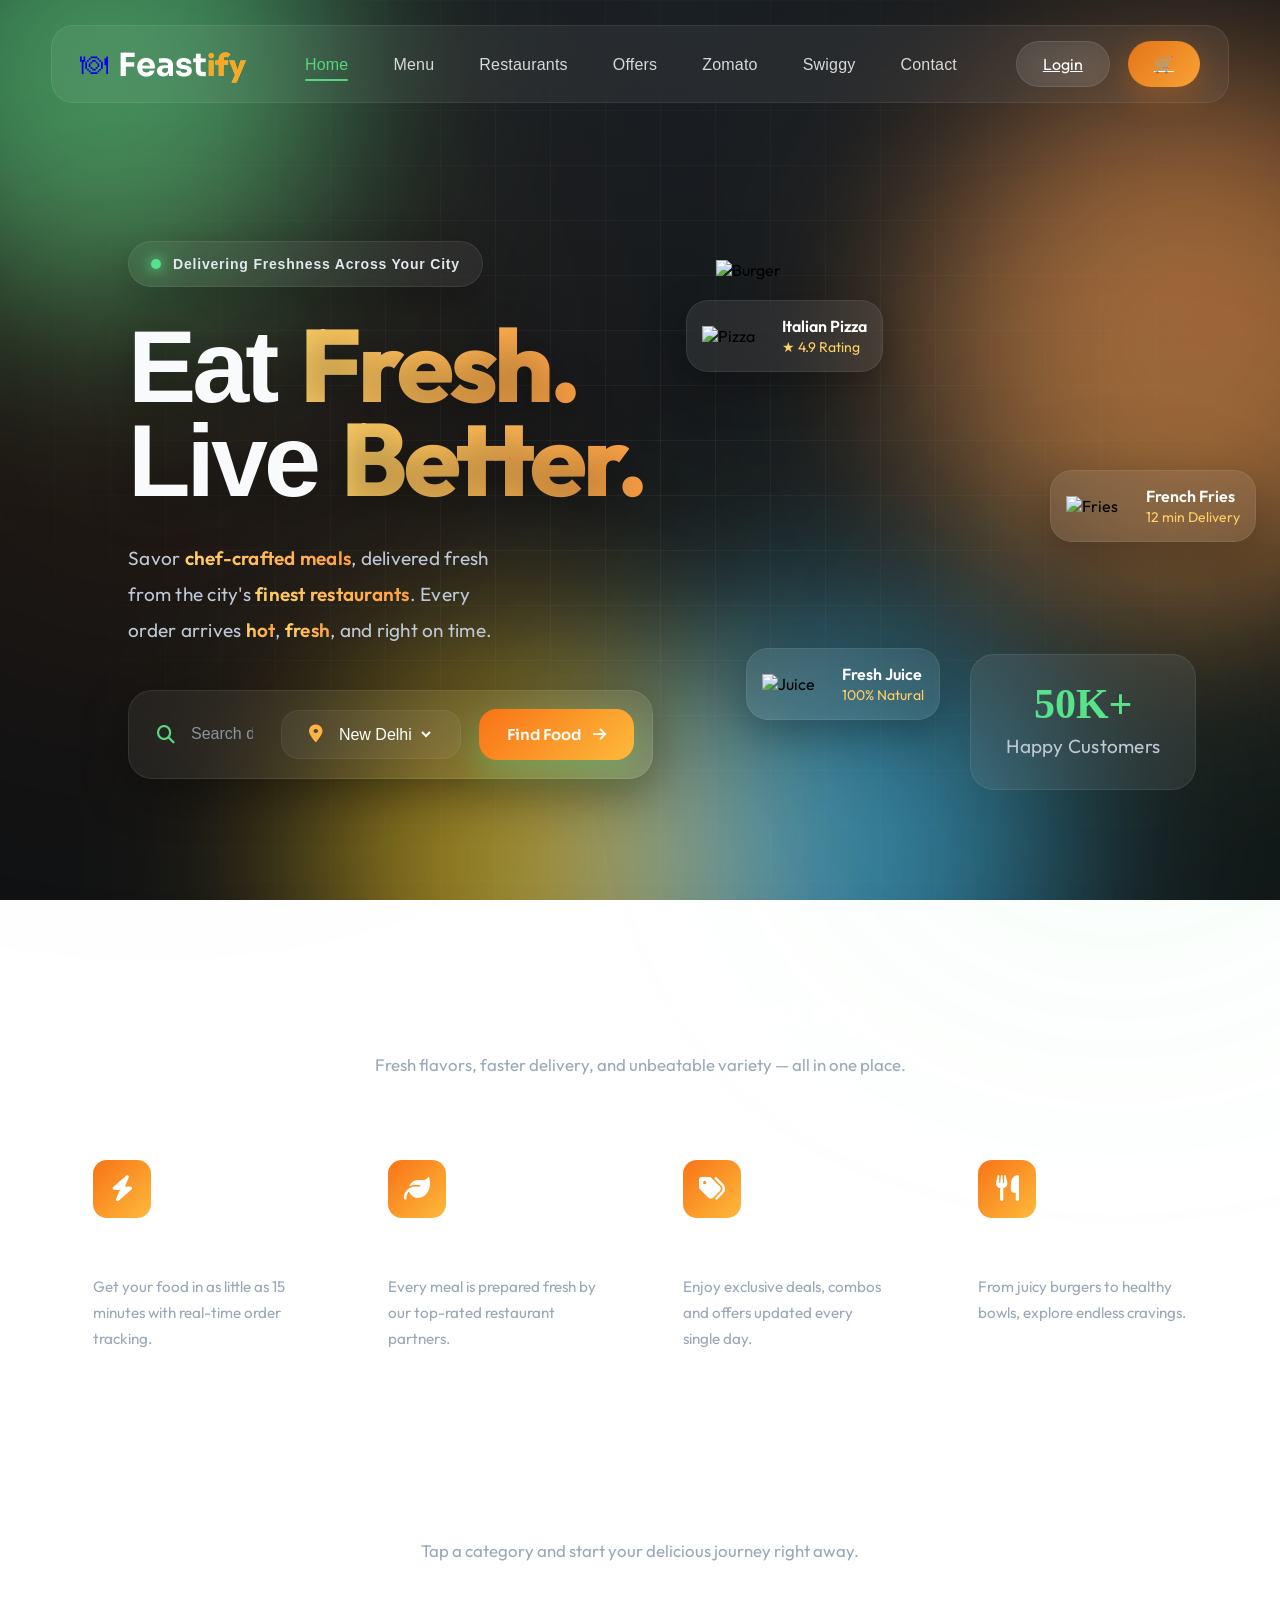
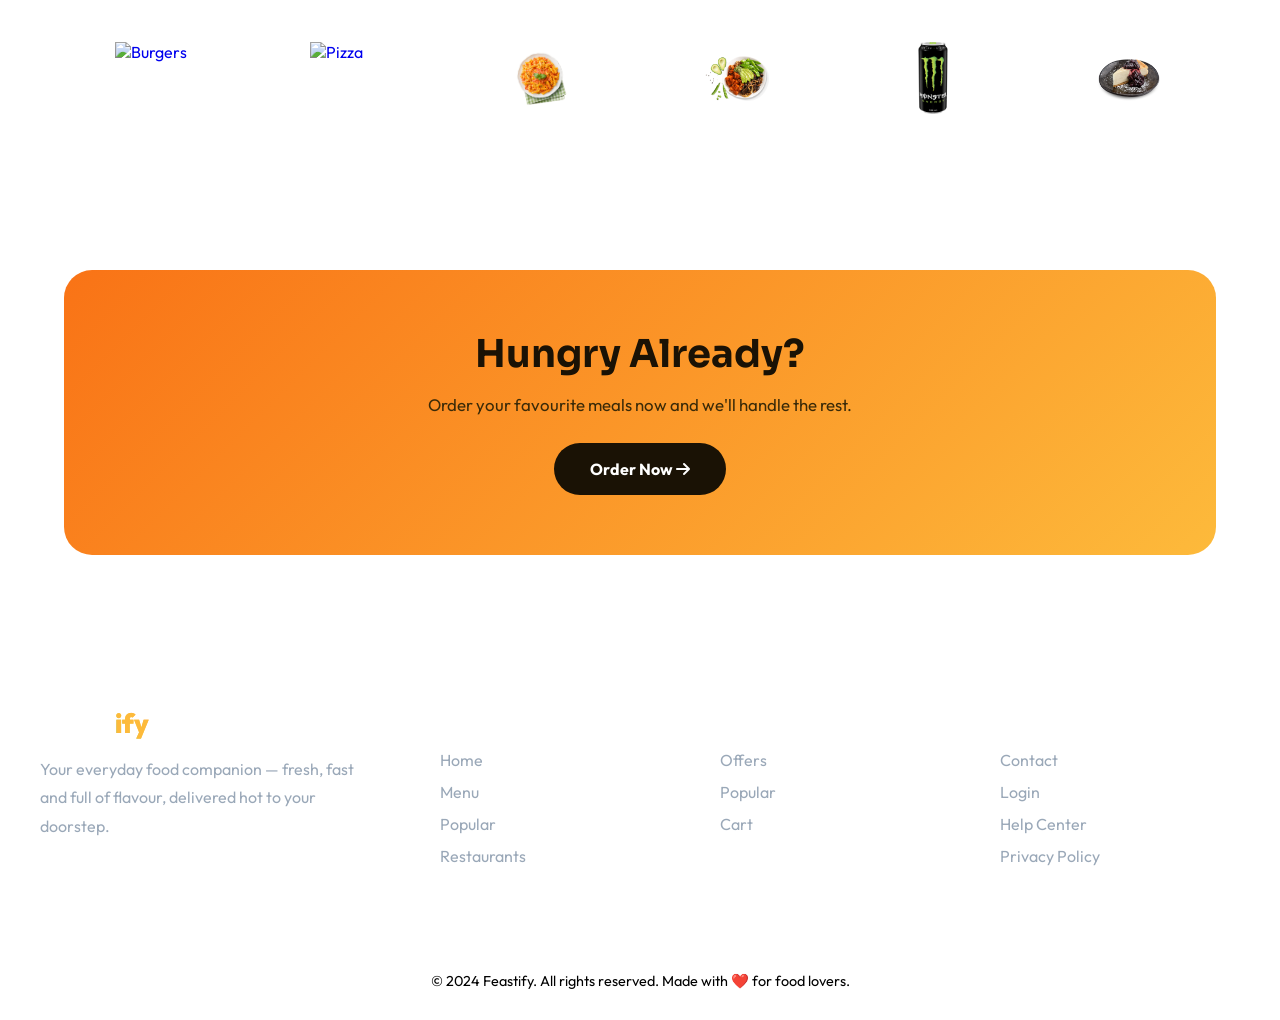
==== commit 674129b5: "Add Zomato & Swiggy reference pages with categorized items, view-all redirects, animations and foote" ====
--- a/html/index.html
+++ b/html/index.html
@@ -69,7 +69,9 @@
         <li><a href="menu.html">Menu</a></li>
         <li><a href="restaurants.html">Restaurants</a></li>
         <li><a href="offers.html">Offers</a></li>
-        <li><a href="contact.html">Contact</a></li>
+        <li><a href="zomato.html">Zomato</a></li>
+<li><a href="swiggy.html">Swiggy</a></li>
+<li><a href="contact.html">Contact</a></li>
 
     </ul>
 
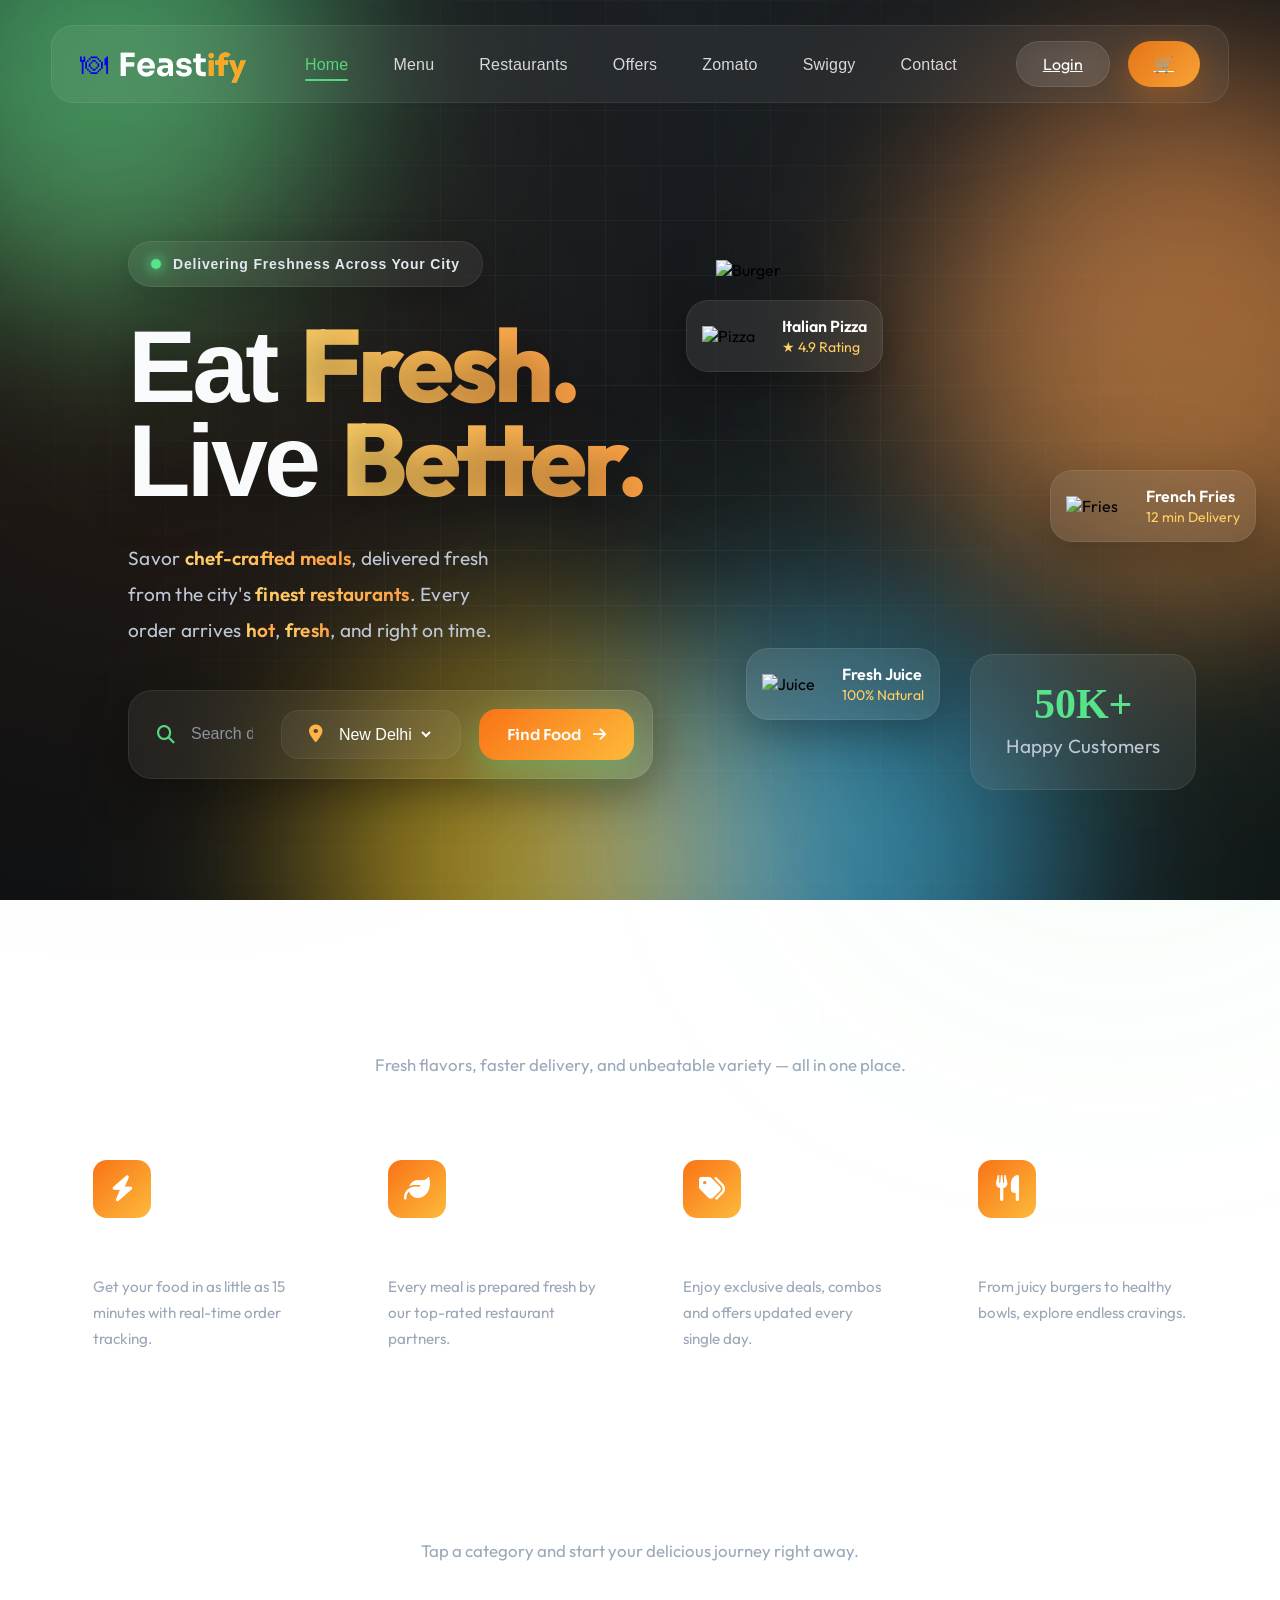
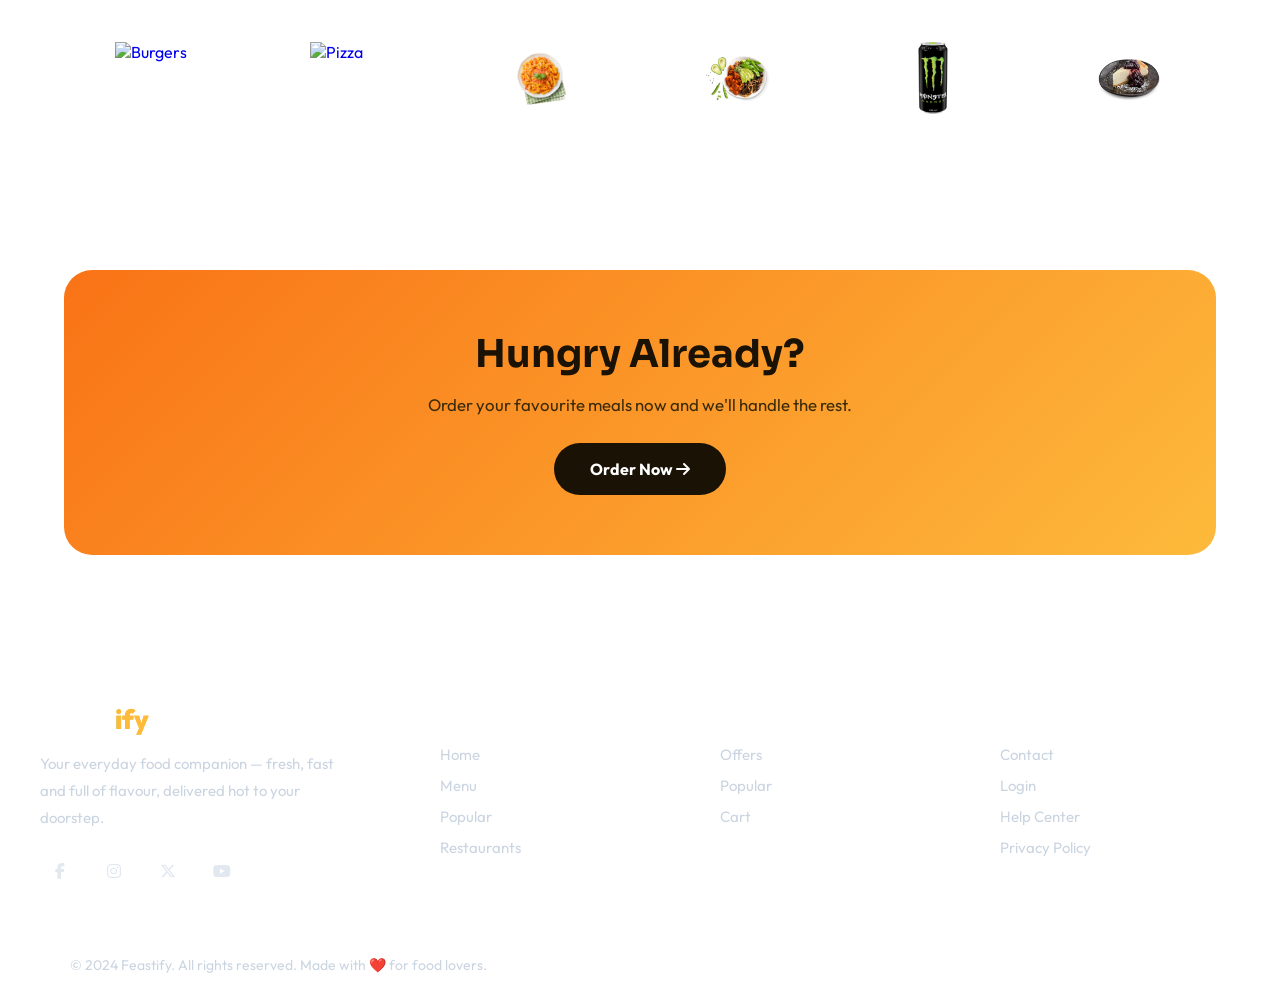
==== commit 61b407ee: "Add shared footer (footer.css) to all pages with visible colors and brand links" ====
--- a/html/index.html
+++ b/html/index.html
@@ -12,6 +12,7 @@
     <link rel="stylesheet" href="../css/style.css">
     <link rel="stylesheet" href="../css/responsive.css">
     <link rel="stylesheet" href="../css/loader.css">
+    <link rel="stylesheet" href="../css/footer.css">
 </head>
 
 <body>
--- a/css/footer.css
+++ b/css/footer.css
@@ -0,0 +1,150 @@
+:root {
+
+    --brand: #E23744;
+    --brand-2: #FF5A5F;
+    --brand-soft: rgba(226, 55, 68, .15);
+}
+
+@keyframes brandFadeUp {
+
+    from {
+
+        opacity: 0;
+        transform: translateY(45px) scale(.98);
+    }
+
+    to {
+
+        opacity: 1;
+        transform: translateY(0) scale(1);
+    }
+}
+
+.site-footer {
+
+    margin-top: 70px;
+    background: rgba(255, 255, 255, .04);
+    border-top: 1px solid rgba(255, 255, 255, .09);
+    padding: 60px 20px 28px;
+    color: #CBD5E1;
+    animation: brandFadeUp .8s ease both;
+}
+
+.footer-top {
+
+    width: min(1400px, 92%);
+    margin: 0 auto;
+    display: grid;
+    grid-template-columns: 1.7fr 1fr 1fr 1fr;
+    gap: 40px;
+}
+
+.footer-logo {
+
+    font-family: "Sora";
+    font-weight: 800;
+    font-size: 24px;
+    color: #fff;
+    text-decoration: none;
+}
+
+.footer-logo span {
+
+    color: var(--brand);
+}
+
+.footer-brand p {
+
+    color: #CBD5E1;
+    line-height: 1.8;
+    margin: 16px 0 20px;
+    max-width: 320px;
+    font-size: 15px;
+}
+
+.footer-social {
+
+    display: flex;
+    gap: 14px;
+}
+
+.footer-social a {
+
+    width: 40px;
+    height: 40px;
+    display: inline-flex;
+    align-items: center;
+    justify-content: center;
+    border-radius: 50%;
+    background: rgba(255, 255, 255, .07);
+    color: #E2E8F0;
+    font-size: 16px;
+    transition: .3s;
+    text-decoration: none;
+}
+
+.footer-social a:hover {
+
+    background: var(--brand);
+    color: #fff;
+    transform: translateY(-4px);
+}
+
+.footer-col h4 {
+
+    color: #fff;
+    font-family: "Sora";
+    font-size: 17px;
+    margin-bottom: 18px;
+}
+
+.footer-col a {
+
+    display: block;
+    color: #CBD5E1;
+    text-decoration: none;
+    margin-bottom: 12px;
+    font-size: 15px;
+    transition: .3s;
+}
+
+.footer-col a:hover {
+
+    color: var(--brand);
+    padding-left: 6px;
+}
+
+.footer-bottom {
+
+    width: min(1400px, 92%);
+    margin: 42px auto 0;
+    padding-top: 22px;
+    border-top: 1px solid rgba(255, 255, 255, .09);
+    display: flex;
+    justify-content: space-between;
+    gap: 14px;
+    flex-wrap: wrap;
+    color: #CBD5E1;
+    font-size: 14px;
+}
+
+.footer-bottom strong {
+
+    color: var(--brand);
+}
+
+@media(max-width: 900px) {
+
+    .footer-top {
+
+        grid-template-columns: 1fr 1fr;
+    }
+}
+
+@media(max-width: 560px) {
+
+    .footer-top {
+
+        grid-template-columns: 1fr;
+    }
+}
